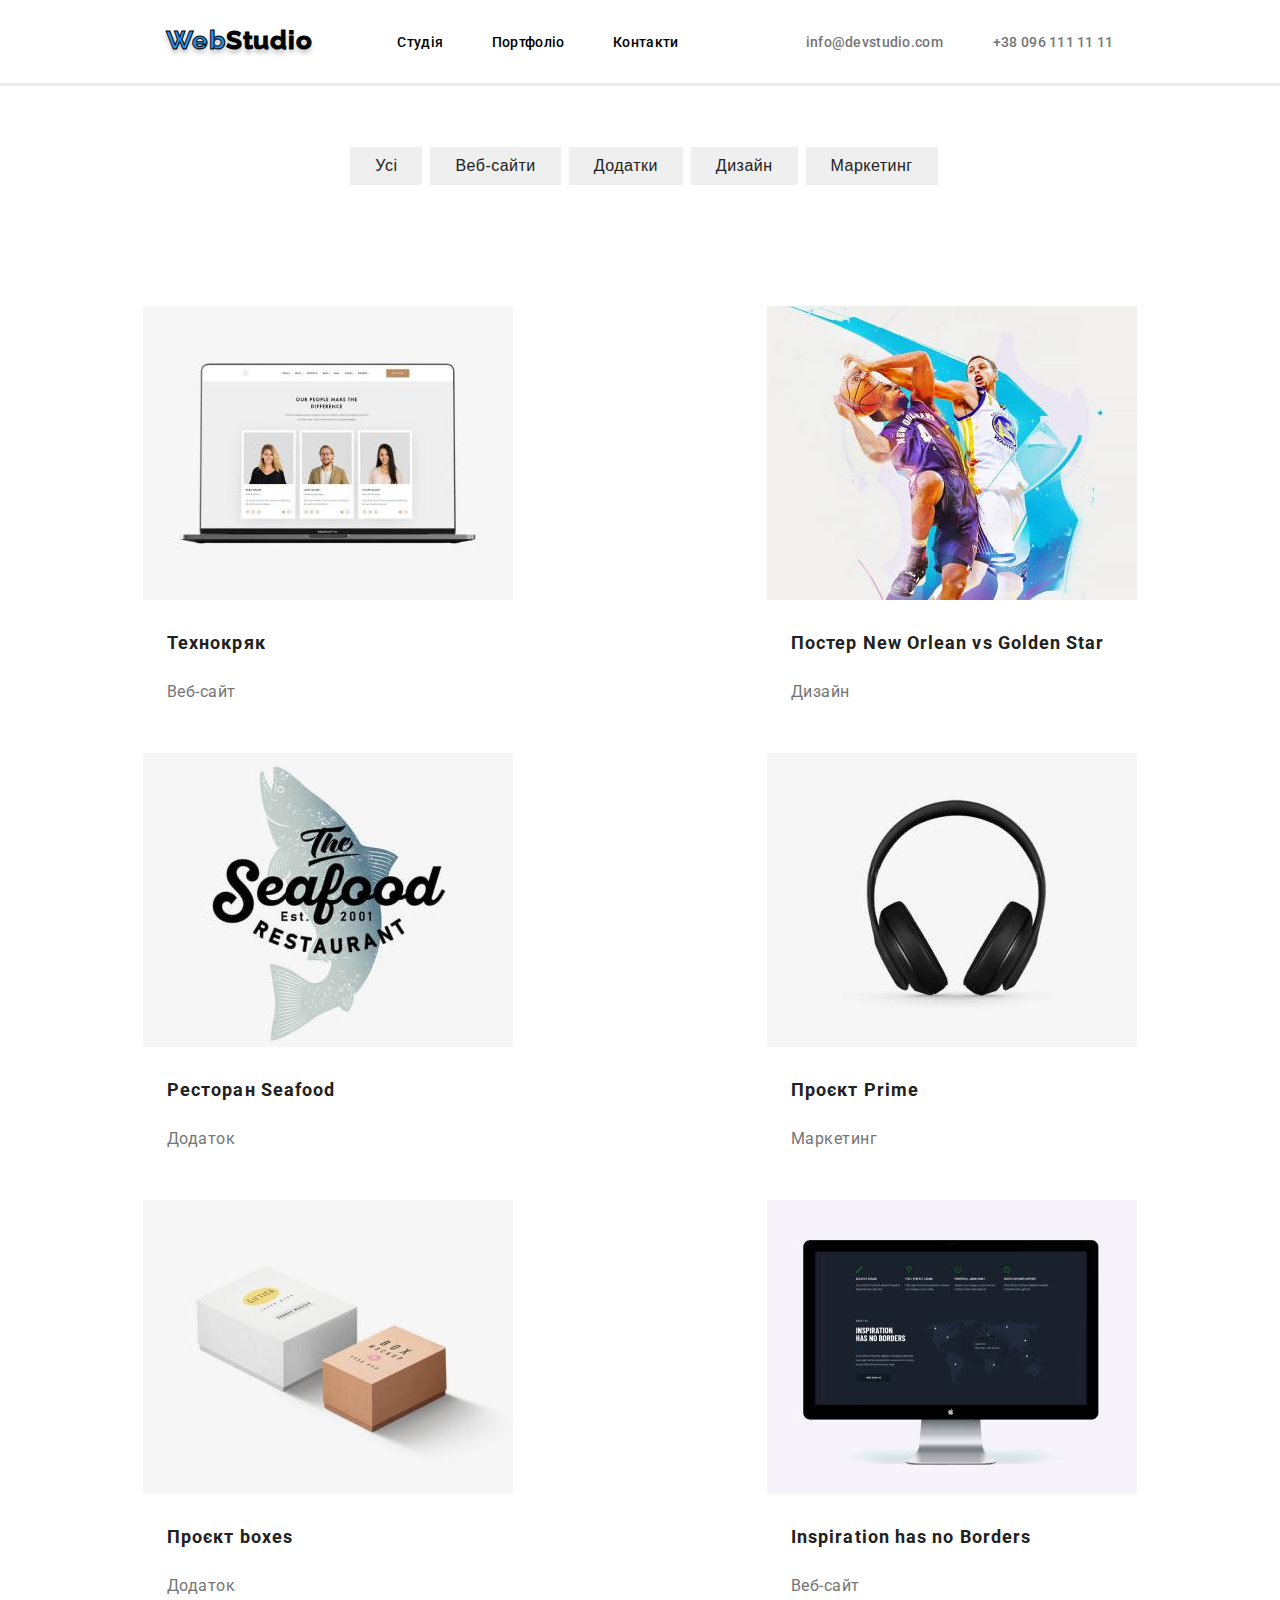
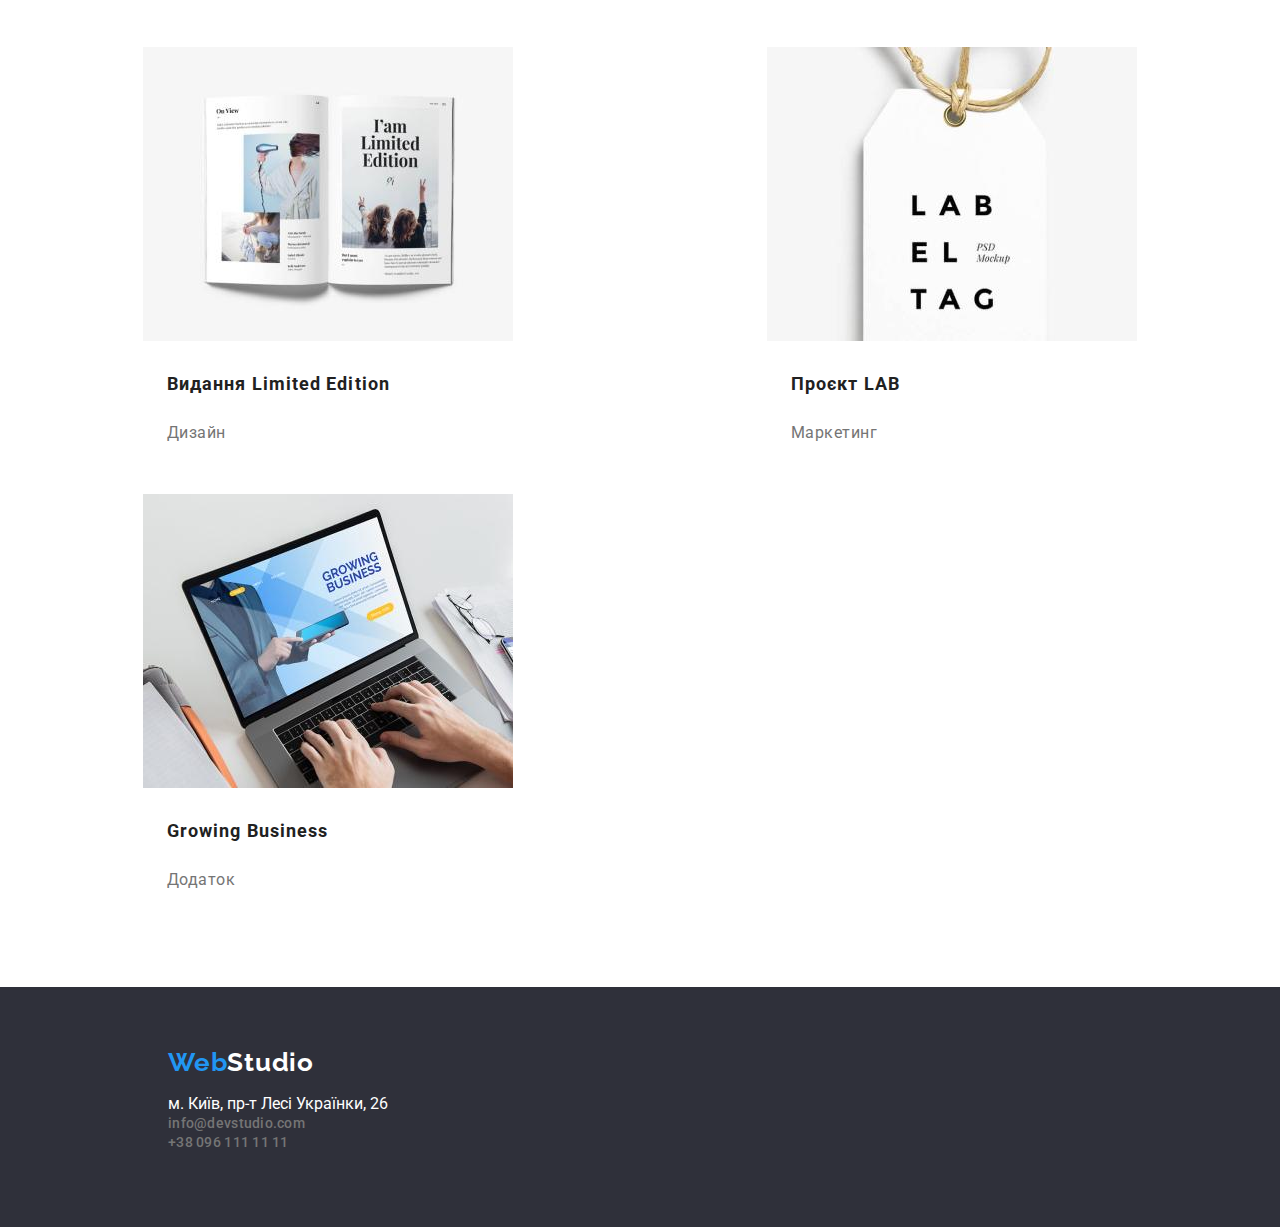
==== portfolio.html @ fd8bb4f5 "ссылки изменил" ====
<!DOCTYPE html>
<html lang="uk">
  <head>
    <meta charset="UTF-8" />
    <meta http-equiv="X-UA-Compatible" content="IE=edge" />
    <meta name="viewport" content="width=device-width, initial-scale=1.0" />
    <title>WebStudio</title>
    <link rel="stylesheet" href="./css/styles.css" />
    <link rel="preconnect" href="https://fonts.googleapis.com" />
    <link rel="preconnect" href="https://fonts.gstatic.com" crossorigin />
    <link
      href="https://fonts.googleapis.com/css2?family=Raleway:wght@700&family=Roboto:ital,wght@0,100;0,300;0,400;0,500;0,700;0,900;1,100;1,300;1,400;1,500;1,700;1,900&display=swap"
      rel="stylesheet"
    />
  </head>
  <body>
    <header>
      <a class="logo head" href="/"><span class="web">Web</span>Studio</a>
      <nav>
        <ul class="navbar">
          <li>
            <a href="/index.html" class="nav">Студія</a>
          </li>
          <li><a href="./portfolio.html" class="nav">Портфоліо</a></li>
          <li><a href="#contacts" class="nav">Контакти</a></li>
        </ul>
      </nav>
      <ul class="contacts">
        <li class="tel">
          <a href="mailto:info@devstudio.com" class="link-contact">info@devstudio.com</a>
        </li>
        <li>
          <a href="tel:+380961111111" class="link-contact">+38 096 111 11 11</a>
        </li>
      </ul>
    </header>
    <main>
      <h1 lang="en" class="portfolio-none">Portfolio</h1>
      <section>
        <ul class="menu">
          <li><button class="menu-button">Усі</button></li>
          <li><button class="menu-button">Веб-сайти</button></li>
          <li><button class="menu-button">Додатки</button></li>
          <li><button class="menu-button">Дизайн</button></li>
          <li><button class="menu-button">Маркетинг</button></li>
        </ul>
        <ul class="services">
          <li>
            <img
              src="/images/tehno.jpg"
              alt="ноутбук з відкритим сайтом"
              width="370"
              height="294"
            />
            <h2 class="portfolio">Технокряк</h2>
            <p class="specialization padding">Веб-сайт</p>
          </li>
          <li>
            <img src="./images/poster.jpg" alt="два баскетболыста" width="370" height="294" />
            <h2 class="portfolio">Постер <span lang="en">New Orlean vs Golden Star</span></h2>
            <p class="specialization padding">Дизайн</p>
          </li>
          <li>
            <img
              src="./images/seafood.jpg"
              alt="емблема ресторану з рибою"
              width="370"
              height="294"
            />
            <h2 class="portfolio">Ресторан Seafood</h2>
            <p class="specialization padding">Додаток</p>
          </li>
          <li>
            <img src="./images/prime.jpg" alt="навушники" width="370" height="294" />
            <h2 class="portfolio">Проєкт <span lang="en">Prime</span></h2>
            <p class="specialization padding">Маркетинг</p>
          </li>
          <li>
            <img src="./images/boxes.jpg" alt="дві коробки" width="370" height="294" />
            <h2 class="portfolio">Проєкт <span lang="en">boxes</span></h2>
            <p class="specialization padding">Додаток</p>
          </li>
          <li>
            <img
              src="./images/inspiration.jpg"
              alt="монітор з відкритим сайтом"
              width="370"
              height="294"
            />
            <h2 class="portfolio">
              <span lang="en">Inspiration has no Borders</span>
            </h2>
            <p class="specialization padding">Веб-сайт</p>
          </li>
          <li>
            <img src="./images/limited.jpg" alt="відкрита книга" width="370" height="294" />
            <h2 class="portfolio">Видання <span lang="en"> Limited Edition</span></h2>
            <p class="specialization padding">Дизайн</p>
          </li>
          <li>
            <img src="./images/lab.jpg" alt="етикетка з написом" width="370" height="294" />
            <h2 class="portfolio">Проєкт <span lang="en"> LAB</span></h2>
            <p class="specialization padding">Маркетинг</p>
          </li>
          <li>
            <img src="./images/growing.jpg" alt="друкування на ноутбуці" width="370" height="294" />
            <h2 class="portfolio"><span lang="en">Growing Business</span></h2>
            <p class="specialization padding">Додаток</p>
          </li>
        </ul>
      </section>
    </main>
    <footer>
      <a class="logo-foot"><span class="web">Web</span>Studio</a>
      <address id="contacts">
        <ul>
          <li>
            <a
              href="https://goo.gl/maps/CPtrU1FHBa2aNyZL9"
              target="_blank"
              rel="noopener noreferrer"
              class="white"
              >м. Київ, пр-т Лесі Українки, 26</a
            >
          </li>
          <li>
            <a href="mailto:info@devstudio.com" class="link-contact">info@devstudio.com</a>
          </li>
          <li>
            <a href="tel:+380961111111" class="link-contact">+38 096 111 11 11</a>
          </li>
        </ul>
      </address>
    </footer>
  </body>
</html>
---- css/styles.css ----
body {
  margin: 0px;
  font-family: 'Roboto', sans-serif;
}
a {
  text-decoration: none;
}
.web,
.nav:focus,
.nav:hover,
.link-contact:focus,
.link-contact:hover,
.white:focus,
.white:hover {
  color: #2196f3;
}
.link-contact,
.white {
  font-style: normal;
}
ul {
  list-style: none;
}
.benefits-il > h3 {
  font-weight: 700;
  font-size: 14px;
  line-height: 16px;
  letter-spacing: 0.03em;
  text-transform: uppercase;
  color: #212121;
}
.benefits-il > p {
  font-weight: 400;
  font-size: 14px;
  line-height: 24px;
  letter-spacing: 0.03em;

  color: #757575;
}
.nav {
  font-style: normal;
  font-weight: 500;
  line-height: 16px;
  font-size: 14px;
  letter-spacing: 0.02em;
  color: #000;
}
.tel {
  margin-right: 50px;
}

.link-contact {
  font-weight: 500;
  font-size: 14px;
  line-height: 16px;
  letter-spacing: 0.02em;
  color: #757575;
}

.hero {
  padding-top: 15%;
  padding-right: 25%;
  padding-left: 25%;
  padding-bottom: 15%;
  text-align: center;
  color: #ffffff;
  background: #2f303a;
}
header {
  padding: 0 13%;
  display: flex;
  flex-direction: row;
  flex-wrap: wrap;
  border-bottom: Solid #ececec;
}
.head {
  margin-top: 25px;
  margin-bottom: 25px;
  flex-grow: 2;
  color: black;
}
.logo {
  margin-right: 45px;
  flex-grow: 0;
  font-family: 'Raleway', sans-serif;
  font-style: normal;
  font-weight: 700;
  font-size: 26px;
  line-height: 31px;
  letter-spacing: 0.03em;
  text-shadow: 0px 4px 4px rgba(0, 0, 0, 0.25);
  -webkit-text-stroke: 1px #000;
}
.navbar {
  margin-top: 32px;
  margin-bottom: 32px;
  display: flex;
  flex-direction: row;
  width: 281px;
  justify-content: space-between;
  flex-grow: 1;
}
.contacts {
  width: 281px;
  margin-top: 32px;
  margin-bottom: 32px;
  display: flex;
  flex-direction: row;
  justify-content: end;
  flex-grow: 1;
}
h1 {
  font-weight: 900;
  font-size: 44px;
  line-height: 60px;
  text-align: center;
  letter-spacing: 0.06em;
  text-transform: uppercase;
}
.button-hero {
  width: 216px;
  height: 50px;
  color: #ffffff;
  font-weight: 700;
  font-size: 16px;
  line-height: 30px;
  border: none;
  background: #2196f3;
  border-radius: 4px;
  box-shadow: 0px 4px 4px rgba(0, 0, 0, 0.15);
}
.benefits,
.products,
.team,
.menu,
.services {
  padding-right: 10%;
  padding-left: 10%;
  padding-bottom: 45px;
  padding-top: 45px;
}

.team {
  padding-bottom: 90px;
}

.benefits {
  margin-top: 94px;
}
.benefits-ul {
  display: flex;
  flex-direction: row;
  justify-content: space-between;
  flex-wrap: wrap;
}
.benefits-ul > li {
  margin-left: 1%;
  margin-right: 1%;
  width: 270px;
}

.products > h2 {
  font-weight: 700;
  font-size: 36px;
  line-height: 42px;
  text-align: center;
  letter-spacing: 0.03em;
}
.products-ul,
.team-ul {
  display: flex;
  flex-direction: row;
  justify-content: space-between;
  flex-wrap: wrap;
  margin-top: 45px;
}
.team-ul {
  margin-top: 45px;
}
.team {
  background: #f5f4fa;
}
.team-ul {
  flex-wrap: wrap;
}
.team-ul > li {
  font-weight: 500;
  font-size: 16px;
  line-height: 19px;
  text-align: center;
  letter-spacing: 0.03em;
  box-shadow: 0px 1px 3px rgba(0, 0, 0, 0.12), 0px 1px 1px rgba(0, 0, 0, 0.14),
    0px 2px 1px rgba(0, 0, 0, 0.2);
  border-radius: 0px 0px 4px 4px;
  background: #ffffff;
}
.portfolio {
  font-weight: 700;
  font-size: 18px;
  line-height: 36px;
  letter-spacing: 0.06em;
  color: #212121;
}
.specialization {
  font-weight: 400;
  font-size: 16px;
  line-height: 30px;
  letter-spacing: 0.03em;
  color: #757575;
}
footer {
  padding-top: 60px;
  padding-bottom: 60px;
  padding-left: 10%;
  display: flex;
  flex-direction: column;
  align-items: flex-start;
  color: #ffffff;
  background-color: #2f303a;
}
.white {
  color: #ffffff;
}
.logo-foot {
  padding-left: 40px;
  font-family: 'Raleway', sans-serif;
  font-style: normal;
  font-weight: 700;
  font-size: 26px;
  line-height: 31px;
  letter-spacing: 0.03em;
}
.menu {
  display: flex;
  justify-content: center;
}
.menu-button {
  padding: 6px 25px;
  margin-left: 8px;
  font-weight: 500;
  font-size: 16px;
  line-height: 26px;
  text-align: center;
  letter-spacing: 0.03em;
  color: #212121;
  border: none;
}
.menu-button:hover,
.menu-button:focus {
  cursor: pointer;
  font-family: inherit;
  color: #ffffff;
  background-color: #2196f3;
  box-shadow: 0px 3px 1px rgba(0, 0, 0, 0.1), 0px 1px 2px rgba(0, 0, 0, 0.08),
    0px 2px 2px rgba(0, 0, 0, 0.12);
  border-radius: 4px;
}
.services {
  display: flex;
  flex-wrap: wrap;
  justify-content: space-between;
}
.services > li {
  margin: 15px 15px;
  text-align: start;
  font-weight: 400;
  font-size: 16px;
  line-height: 30px;
}
.services > h2 {
  font-style: normal;
  font-weight: 700;
  font-size: 18px;
  line-height: 36px;
  letter-spacing: 0.06em;
  color: #212121;
}
.portfolio,
.padding {
  padding-left: 24px;
  padding-right: 24px;
}
.portfolio-none {
  display: none;
}
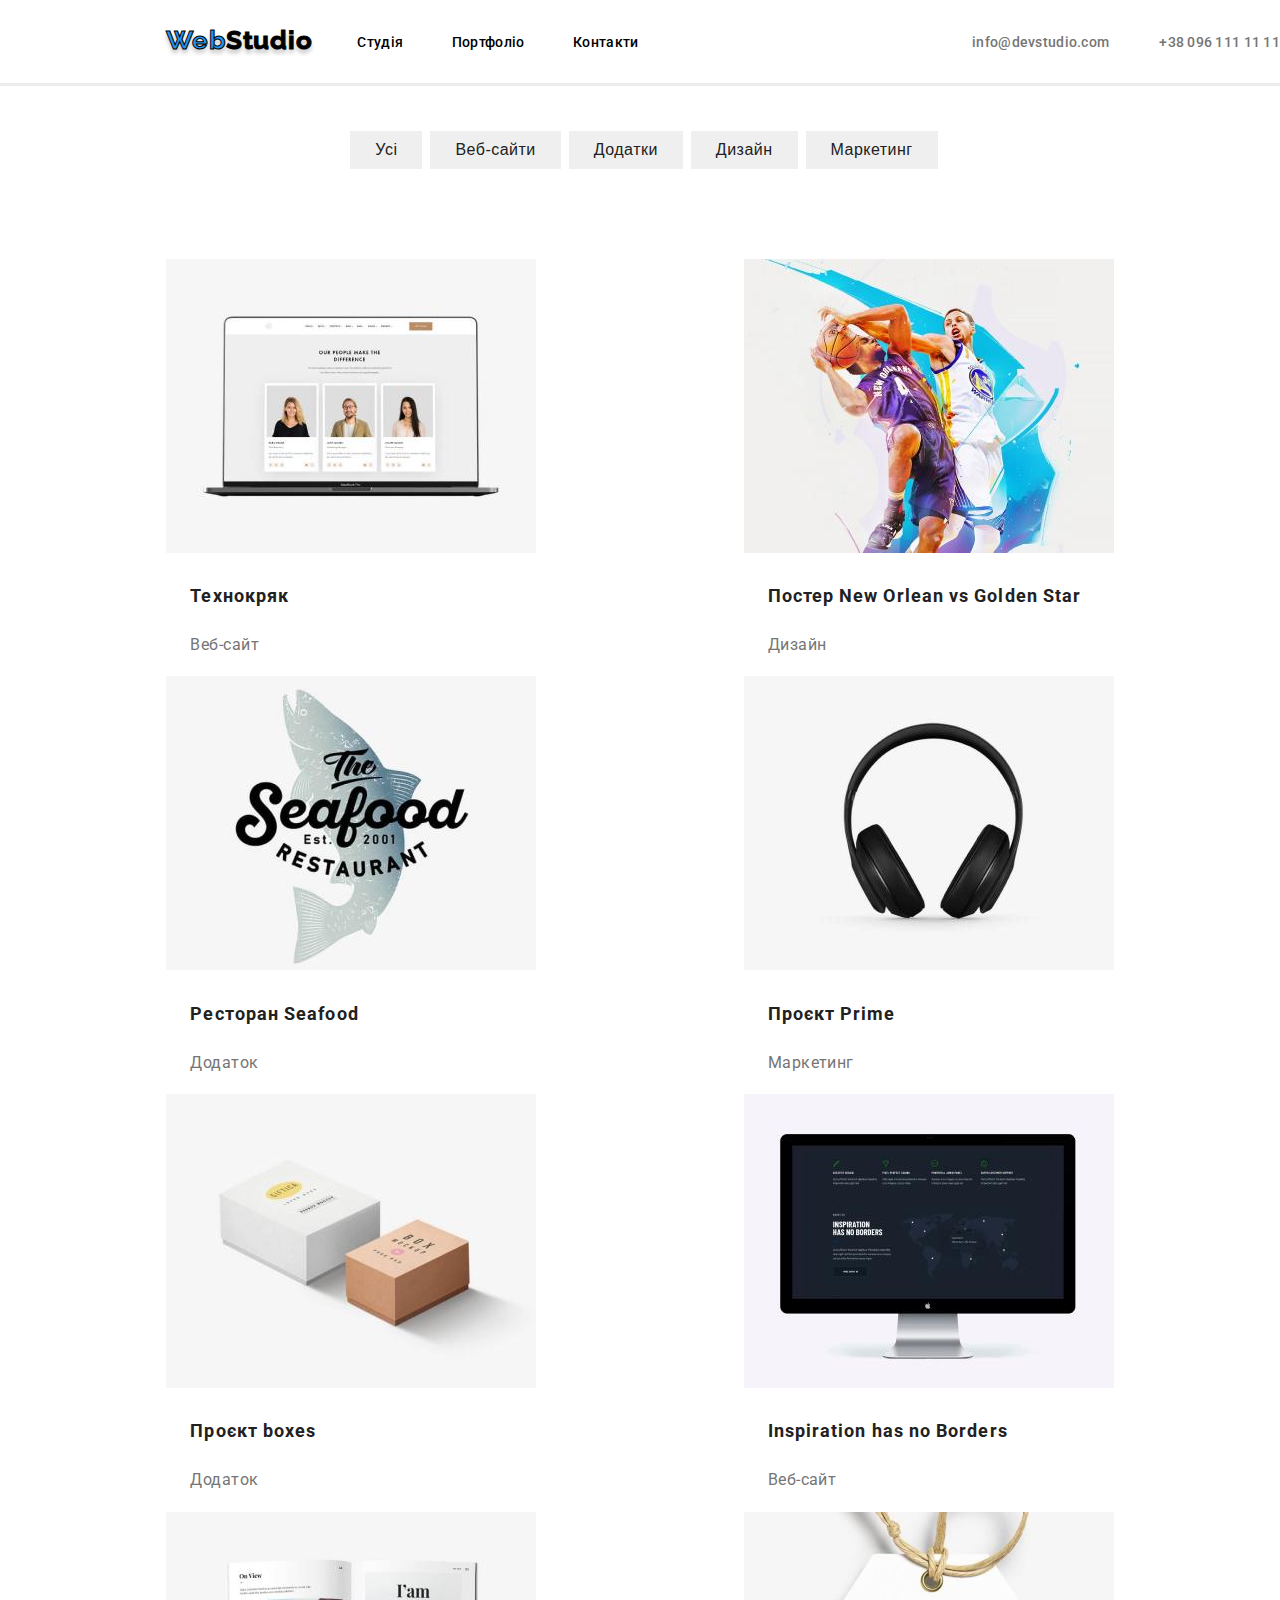
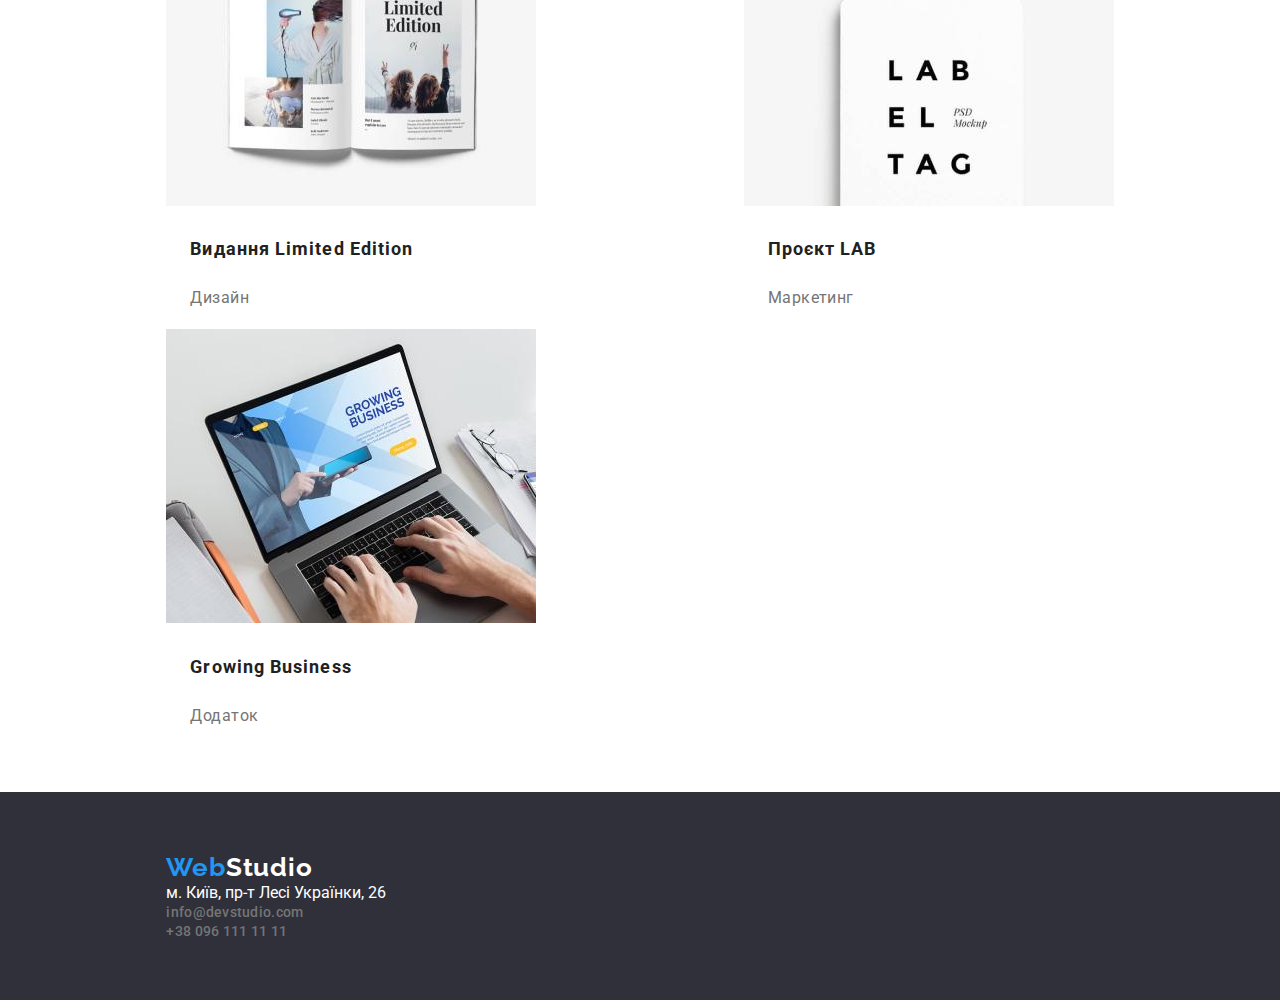
==== commit d2ba4575: "css: padding line-height" ====
--- a/portfolio.html
+++ b/portfolio.html
@@ -12,14 +12,15 @@
       href="https://fonts.googleapis.com/css2?family=Raleway:wght@700&family=Roboto:ital,wght@0,100;0,300;0,400;0,500;0,700;0,900;1,100;1,300;1,400;1,500;1,700;1,900&display=swap"
       rel="stylesheet"
     />
+    <link rel="stylesheet" href="node_modules/modern-normalize/modern-normalize.css" />
   </head>
   <body>
     <header>
-      <a class="logo head" href="/"><span class="web">Web</span>Studio</a>
+      <a class="logo head" href="./index.html"><span class="web">Web</span>Studio</a>
       <nav>
         <ul class="navbar">
           <li>
-            <a href="/index.html" class="nav">Студія</a>
+            <a href="./index.html" class="nav">Студія</a>
           </li>
           <li><a href="./portfolio.html" class="nav">Портфоліо</a></li>
           <li><a href="#contacts" class="nav">Контакти</a></li>
@@ -47,7 +48,7 @@
         <ul class="services">
           <li>
             <img
-              src="/images/tehno.jpg"
+              src="./images/tehno.jpg"
               alt="ноутбук з відкритим сайтом"
               width="370"
               height="294"
--- a/css/styles.css
+++ b/css/styles.css
@@ -20,11 +20,13 @@
 }
 ul {
   list-style: none;
+  margin: 0;
+  padding: 0;
 }
 .benefits-il > h3 {
   font-weight: 700;
   font-size: 14px;
-  line-height: 16px;
+  line-height: 1.2;
   letter-spacing: 0.03em;
   text-transform: uppercase;
   color: #212121;
@@ -32,7 +34,7 @@
 .benefits-il > p {
   font-weight: 400;
   font-size: 14px;
-  line-height: 24px;
+  line-height: 1.7;
   letter-spacing: 0.03em;
 
   color: #757575;
@@ -40,7 +42,7 @@
 .nav {
   font-style: normal;
   font-weight: 500;
-  line-height: 16px;
+  line-height: 1.2;
   font-size: 14px;
   letter-spacing: 0.02em;
   color: #000;
@@ -52,22 +54,22 @@
 .link-contact {
   font-weight: 500;
   font-size: 14px;
-  line-height: 16px;
+  line-height: 1.2;
   letter-spacing: 0.02em;
   color: #757575;
 }
 
 .hero {
-  padding-top: 15%;
-  padding-right: 25%;
-  padding-left: 25%;
-  padding-bottom: 15%;
+  padding-top: 17%;
+  padding-right: 29%;
+  padding-left: 29%;
+  padding-bottom: 17%;
   text-align: center;
   color: #ffffff;
   background: #2f303a;
 }
 header {
-  padding: 0 13%;
+  padding-left: 13%;
   display: flex;
   flex-direction: row;
   flex-wrap: wrap;
@@ -86,7 +88,7 @@
   font-style: normal;
   font-weight: 700;
   font-size: 26px;
-  line-height: 31px;
+  line-height: 1.2;
   letter-spacing: 0.03em;
   text-shadow: 0px 4px 4px rgba(0, 0, 0, 0.25);
   -webkit-text-stroke: 1px #000;
@@ -112,7 +114,7 @@
 h1 {
   font-weight: 900;
   font-size: 44px;
-  line-height: 60px;
+  line-height: 1.4;
   text-align: center;
   letter-spacing: 0.06em;
   text-transform: uppercase;
@@ -123,7 +125,7 @@
   color: #ffffff;
   font-weight: 700;
   font-size: 16px;
-  line-height: 30px;
+  line-height: 1.9;
   border: none;
   background: #2196f3;
   border-radius: 4px;
@@ -134,8 +136,8 @@
 .team,
 .menu,
 .services {
-  padding-right: 10%;
-  padding-left: 10%;
+  padding-right: 13%;
+  padding-left: 13%;
   padding-bottom: 45px;
   padding-top: 45px;
 }
@@ -154,15 +156,13 @@
   flex-wrap: wrap;
 }
 .benefits-ul > li {
-  margin-left: 1%;
-  margin-right: 1%;
   width: 270px;
 }
 
 .products > h2 {
   font-weight: 700;
   font-size: 36px;
-  line-height: 42px;
+  line-height: 1.2;
   text-align: center;
   letter-spacing: 0.03em;
 }
@@ -186,7 +186,7 @@
 .team-ul > li {
   font-weight: 500;
   font-size: 16px;
-  line-height: 19px;
+  line-height: 1.2;
   text-align: center;
   letter-spacing: 0.03em;
   box-shadow: 0px 1px 3px rgba(0, 0, 0, 0.12), 0px 1px 1px rgba(0, 0, 0, 0.14),
@@ -197,14 +197,14 @@
 .portfolio {
   font-weight: 700;
   font-size: 18px;
-  line-height: 36px;
+  line-height: 2;
   letter-spacing: 0.06em;
   color: #212121;
 }
 .specialization {
   font-weight: 400;
   font-size: 16px;
-  line-height: 30px;
+  line-height: 1.9;
   letter-spacing: 0.03em;
   color: #757575;
 }
@@ -222,12 +222,11 @@
   color: #ffffff;
 }
 .logo-foot {
-  padding-left: 40px;
   font-family: 'Raleway', sans-serif;
   font-style: normal;
   font-weight: 700;
   font-size: 26px;
-  line-height: 31px;
+  line-height: 1.2;
   letter-spacing: 0.03em;
 }
 .menu {
@@ -239,7 +238,7 @@
   margin-left: 8px;
   font-weight: 500;
   font-size: 16px;
-  line-height: 26px;
+  line-height: 1.6;
   text-align: center;
   letter-spacing: 0.03em;
   color: #212121;
@@ -261,25 +260,27 @@
   justify-content: space-between;
 }
 .services > li {
-  margin: 15px 15px;
   text-align: start;
   font-weight: 400;
   font-size: 16px;
-  line-height: 30px;
+  line-height: 1.9;
 }
 .services > h2 {
   font-style: normal;
   font-weight: 700;
   font-size: 18px;
-  line-height: 36px;
+  line-height: 2;
   letter-spacing: 0.06em;
   color: #212121;
 }
 .portfolio,
 .padding {
   padding-left: 24px;
-  padding-right: 24px;
+  padding-right: auto;
 }
 .portfolio-none {
   display: none;
 }
+footer {
+  padding-left: 13%;
+}
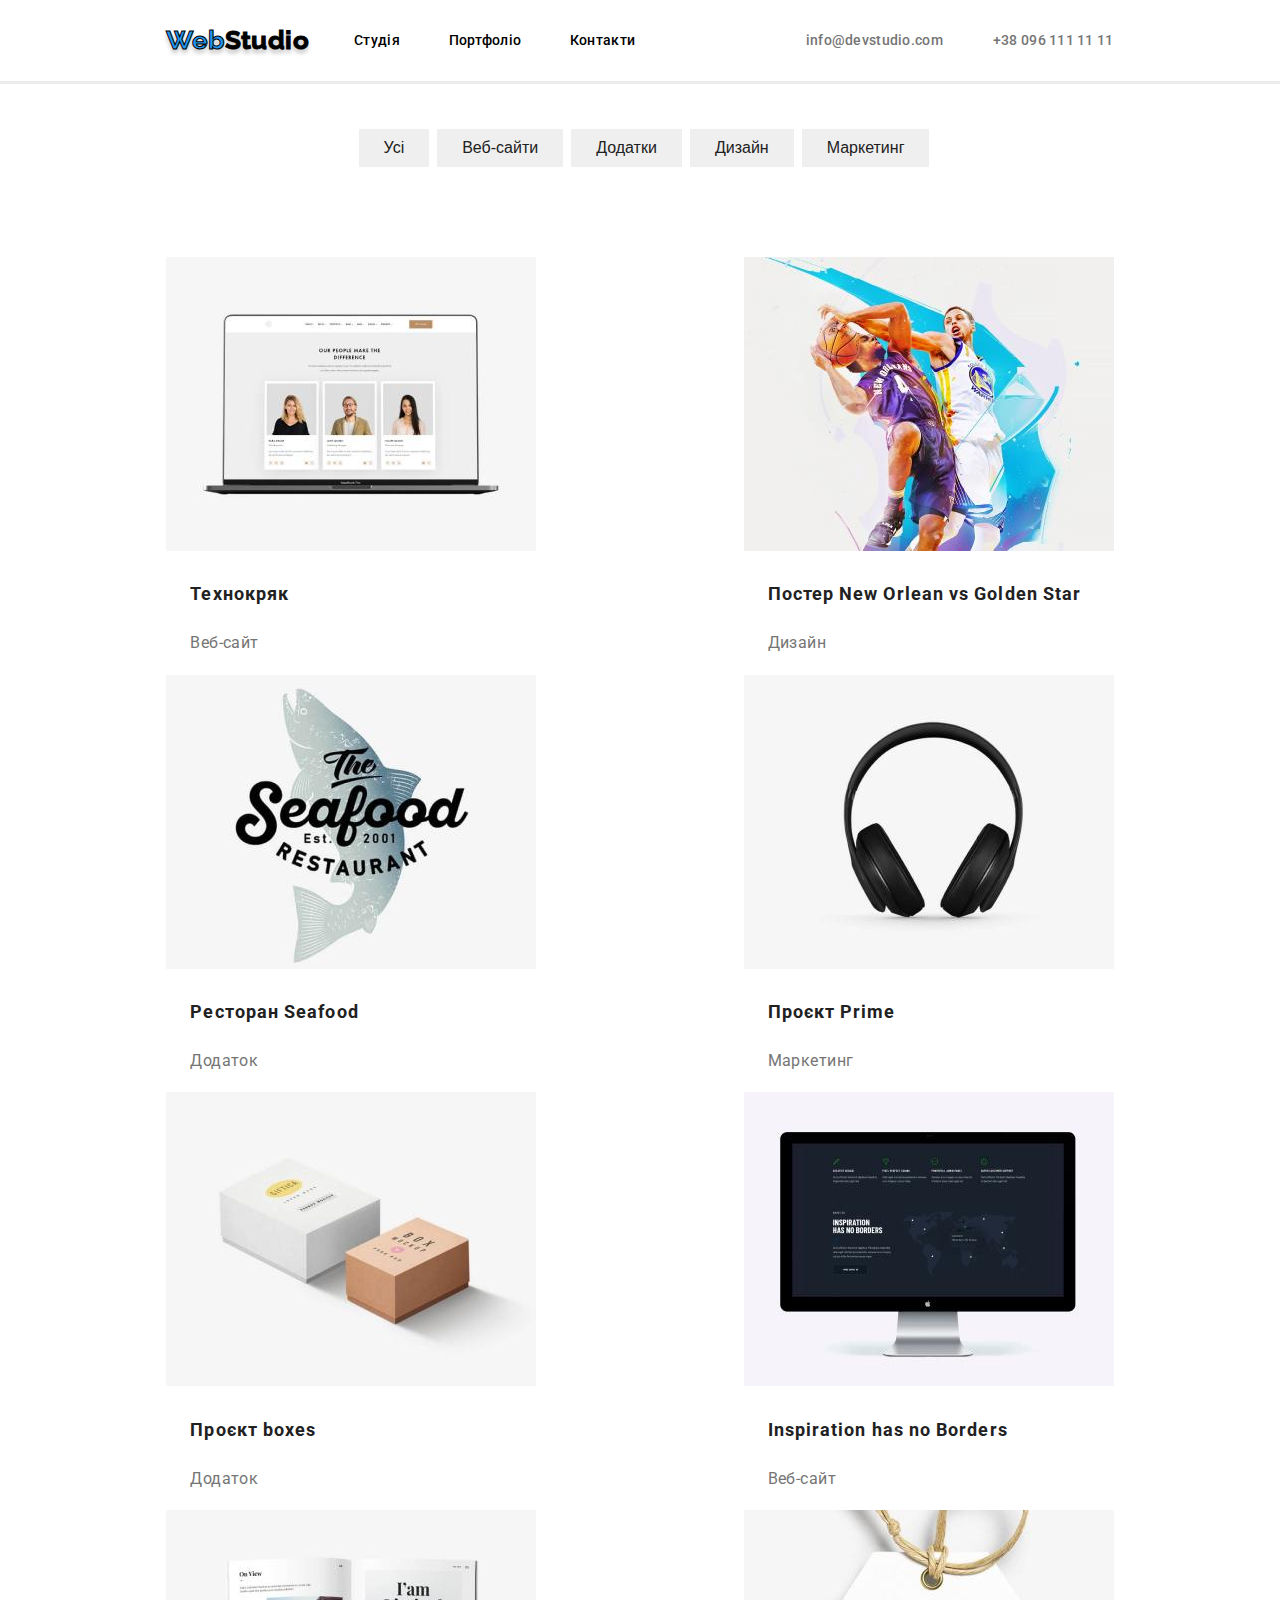
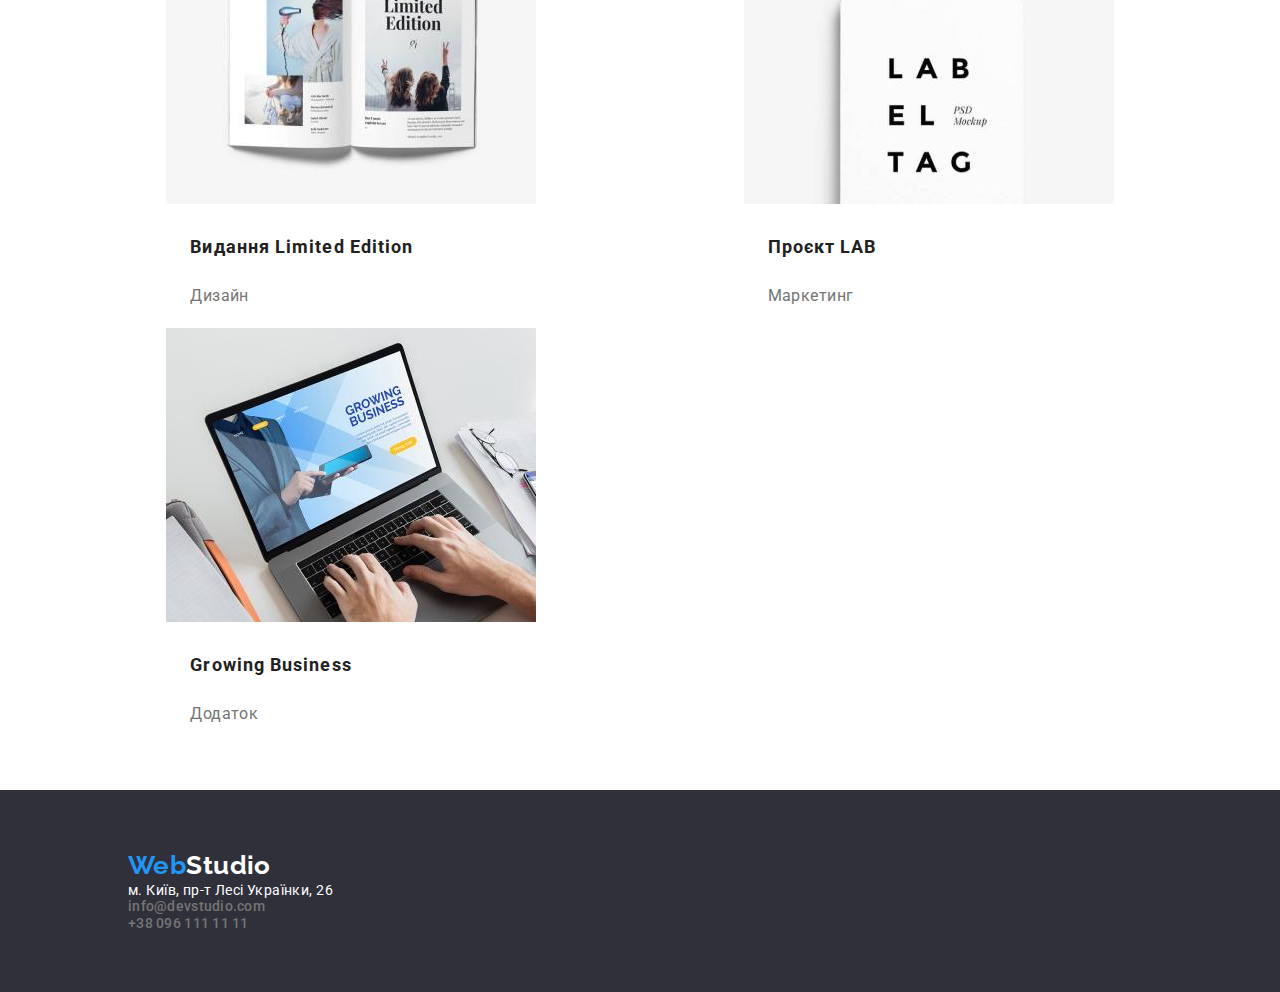
==== commit 3a471f93: "класи+шрифти+кольори" ====
--- a/portfolio.html
+++ b/portfolio.html
@@ -12,40 +12,49 @@
       href="https://fonts.googleapis.com/css2?family=Raleway:wght@700&family=Roboto:ital,wght@0,100;0,300;0,400;0,500;0,700;0,900;1,100;1,300;1,400;1,500;1,700;1,900&display=swap"
       rel="stylesheet"
     />
-    <link rel="stylesheet" href="node_modules/modern-normalize/modern-normalize.css" />
+    <link
+      rel="stylesheet"
+      href="node_modules/modern-normalize/modern-normalize.css"
+    />
   </head>
   <body>
-    <header>
-      <a class="logo head" href="./index.html"><span class="web">Web</span>Studio</a>
+    <header class="header">
+      <a class="logo head link" href="./index.html"
+        ><span class="web">Web</span>Studio</a
+      >
       <nav>
-        <ul class="navbar">
+        <ul class="navbar ul">
           <li>
-            <a href="./index.html" class="nav">Студія</a>
+            <a href="./index.html" class="nav link">Студія</a>
           </li>
-          <li><a href="./portfolio.html" class="nav">Портфоліо</a></li>
-          <li><a href="#contacts" class="nav">Контакти</a></li>
+          <li><a href="./portfolio.html" class="nav link">Портфоліо</a></li>
+          <li><a href="#contacts" class="nav link">Контакти</a></li>
         </ul>
       </nav>
-      <ul class="contacts">
+      <ul class="contacts ul">
         <li class="tel">
-          <a href="mailto:info@devstudio.com" class="link-contact">info@devstudio.com</a>
+          <a href="mailto:info@devstudio.com" class="link-contact link"
+            >info@devstudio.com</a
+          >
         </li>
         <li>
-          <a href="tel:+380961111111" class="link-contact">+38 096 111 11 11</a>
+          <a href="tel:+380961111111" class="link-contact link"
+            >+38 096 111 11 11</a
+          >
         </li>
       </ul>
     </header>
     <main>
-      <h1 lang="en" class="portfolio-none">Portfolio</h1>
+      <h1 lang="en" class="visually-hidden">Portfolio</h1>
       <section>
-        <ul class="menu">
+        <ul class="menu ul">
           <li><button class="menu-button">Усі</button></li>
           <li><button class="menu-button">Веб-сайти</button></li>
           <li><button class="menu-button">Додатки</button></li>
           <li><button class="menu-button">Дизайн</button></li>
           <li><button class="menu-button">Маркетинг</button></li>
         </ul>
-        <ul class="services">
+        <ul class="services ul">
           <li>
             <img
               src="./images/tehno.jpg"
@@ -57,8 +66,15 @@
             <p class="specialization padding">Веб-сайт</p>
           </li>
           <li>
-            <img src="./images/poster.jpg" alt="два баскетболыста" width="370" height="294" />
-            <h2 class="portfolio">Постер <span lang="en">New Orlean vs Golden Star</span></h2>
+            <img
+              src="./images/poster.jpg"
+              alt="два баскетболыста"
+              width="370"
+              height="294"
+            />
+            <h2 class="portfolio">
+              Постер <span lang="en">New Orlean vs Golden Star</span>
+            </h2>
             <p class="specialization padding">Дизайн</p>
           </li>
           <li>
@@ -72,12 +88,22 @@
             <p class="specialization padding">Додаток</p>
           </li>
           <li>
-            <img src="./images/prime.jpg" alt="навушники" width="370" height="294" />
+            <img
+              src="./images/prime.jpg"
+              alt="навушники"
+              width="370"
+              height="294"
+            />
             <h2 class="portfolio">Проєкт <span lang="en">Prime</span></h2>
             <p class="specialization padding">Маркетинг</p>
           </li>
           <li>
-            <img src="./images/boxes.jpg" alt="дві коробки" width="370" height="294" />
+            <img
+              src="./images/boxes.jpg"
+              alt="дві коробки"
+              width="370"
+              height="294"
+            />
             <h2 class="portfolio">Проєкт <span lang="en">boxes</span></h2>
             <p class="specialization padding">Додаток</p>
           </li>
@@ -94,41 +120,62 @@
             <p class="specialization padding">Веб-сайт</p>
           </li>
           <li>
-            <img src="./images/limited.jpg" alt="відкрита книга" width="370" height="294" />
-            <h2 class="portfolio">Видання <span lang="en"> Limited Edition</span></h2>
+            <img
+              src="./images/limited.jpg"
+              alt="відкрита книга"
+              width="370"
+              height="294"
+            />
+            <h2 class="portfolio">
+              Видання <span lang="en"> Limited Edition</span>
+            </h2>
             <p class="specialization padding">Дизайн</p>
           </li>
           <li>
-            <img src="./images/lab.jpg" alt="етикетка з написом" width="370" height="294" />
+            <img
+              src="./images/lab.jpg"
+              alt="етикетка з написом"
+              width="370"
+              height="294"
+            />
             <h2 class="portfolio">Проєкт <span lang="en"> LAB</span></h2>
             <p class="specialization padding">Маркетинг</p>
           </li>
           <li>
-            <img src="./images/growing.jpg" alt="друкування на ноутбуці" width="370" height="294" />
+            <img
+              src="./images/growing.jpg"
+              alt="друкування на ноутбуці"
+              width="370"
+              height="294"
+            />
             <h2 class="portfolio"><span lang="en">Growing Business</span></h2>
             <p class="specialization padding">Додаток</p>
           </li>
         </ul>
       </section>
     </main>
-    <footer>
-      <a class="logo-foot"><span class="web">Web</span>Studio</a>
+    <footer class="footer">
+      <a class="logo-foot link"><span class="web">Web</span>Studio</a>
       <address id="contacts">
-        <ul>
+        <ul class="ul">
           <li>
             <a
               href="https://goo.gl/maps/CPtrU1FHBa2aNyZL9"
               target="_blank"
               rel="noopener noreferrer"
-              class="white"
+              class="white link"
               >м. Київ, пр-т Лесі Українки, 26</a
             >
           </li>
           <li>
-            <a href="mailto:info@devstudio.com" class="link-contact">info@devstudio.com</a>
+            <a href="mailto:info@devstudio.com" class="link-contact link"
+              >info@devstudio.com</a
+            >
           </li>
           <li>
-            <a href="tel:+380961111111" class="link-contact">+38 096 111 11 11</a>
+            <a href="tel:+380961111111" class="link-contact link"
+              >+38 096 111 11 11</a
+            >
           </li>
         </ul>
       </address>
--- a/css/styles.css
+++ b/css/styles.css
@@ -1,8 +1,12 @@
 body {
   margin: 0px;
-  font-family: 'Roboto', sans-serif;
-}
-a {
+  font-family: "Roboto", sans-serif;
+  font-size: 14px;
+  line-height: 1.2;
+  letter-spacing: 0.03em;
+  color: #2196f3;
+}
+.link {
   text-decoration: none;
 }
 .web,
@@ -18,32 +22,25 @@
 .white {
   font-style: normal;
 }
-ul {
+.ul {
   list-style: none;
   margin: 0;
   padding: 0;
 }
-.benefits-il > h3 {
+.benefits-h {
   font-weight: 700;
   font-size: 14px;
   line-height: 1.2;
-  letter-spacing: 0.03em;
   text-transform: uppercase;
   color: #212121;
 }
-.benefits-il > p {
-  font-weight: 400;
-  font-size: 14px;
-  line-height: 1.7;
-  letter-spacing: 0.03em;
-
+.benefits-p {
   color: #757575;
 }
 .nav {
   font-style: normal;
   font-weight: 500;
   line-height: 1.2;
-  font-size: 14px;
   letter-spacing: 0.02em;
   color: #000;
 }
@@ -53,7 +50,6 @@
 
 .link-contact {
   font-weight: 500;
-  font-size: 14px;
   line-height: 1.2;
   letter-spacing: 0.02em;
   color: #757575;
@@ -68,8 +64,9 @@
   color: #ffffff;
   background: #2f303a;
 }
-header {
+.header {
   padding-left: 13%;
+  padding-right: 13%;
   display: flex;
   flex-direction: row;
   flex-wrap: wrap;
@@ -84,12 +81,11 @@
 .logo {
   margin-right: 45px;
   flex-grow: 0;
-  font-family: 'Raleway', sans-serif;
+  font-family: "Raleway", sans-serif;
   font-style: normal;
   font-weight: 700;
   font-size: 26px;
   line-height: 1.2;
-  letter-spacing: 0.03em;
   text-shadow: 0px 4px 4px rgba(0, 0, 0, 0.25);
   -webkit-text-stroke: 1px #000;
 }
@@ -111,7 +107,7 @@
   justify-content: end;
   flex-grow: 1;
 }
-h1 {
+.hero-h {
   font-weight: 900;
   font-size: 44px;
   line-height: 1.4;
@@ -155,16 +151,15 @@
   justify-content: space-between;
   flex-wrap: wrap;
 }
-.benefits-ul > li {
+.benefits-il {
   width: 270px;
 }
 
-.products > h2 {
+.products-h {
   font-weight: 700;
   font-size: 36px;
   line-height: 1.2;
   text-align: center;
-  letter-spacing: 0.03em;
 }
 .products-ul,
 .team-ul {
@@ -188,7 +183,6 @@
   font-size: 16px;
   line-height: 1.2;
   text-align: center;
-  letter-spacing: 0.03em;
   box-shadow: 0px 1px 3px rgba(0, 0, 0, 0.12), 0px 1px 1px rgba(0, 0, 0, 0.14),
     0px 2px 1px rgba(0, 0, 0, 0.2);
   border-radius: 0px 0px 4px 4px;
@@ -202,13 +196,11 @@
   color: #212121;
 }
 .specialization {
-  font-weight: 400;
   font-size: 16px;
   line-height: 1.9;
-  letter-spacing: 0.03em;
   color: #757575;
 }
-footer {
+.footer {
   padding-top: 60px;
   padding-bottom: 60px;
   padding-left: 10%;
@@ -222,12 +214,11 @@
   color: #ffffff;
 }
 .logo-foot {
-  font-family: 'Raleway', sans-serif;
+  font-family: "Raleway", sans-serif;
   font-style: normal;
   font-weight: 700;
   font-size: 26px;
   line-height: 1.2;
-  letter-spacing: 0.03em;
 }
 .menu {
   display: flex;
@@ -240,7 +231,6 @@
   font-size: 16px;
   line-height: 1.6;
   text-align: center;
-  letter-spacing: 0.03em;
   color: #212121;
   border: none;
 }
@@ -261,7 +251,6 @@
 }
 .services > li {
   text-align: start;
-  font-weight: 400;
   font-size: 16px;
   line-height: 1.9;
 }
@@ -278,8 +267,12 @@
   padding-left: 24px;
   padding-right: auto;
 }
-.portfolio-none {
-  display: none;
+.visually-hidden {
+  position: absolute;
+  clip: rect(0 0 0 0);
+  width: 1px;
+  height: 1px;
+  margin: -1px;
 }
 footer {
   padding-left: 13%;
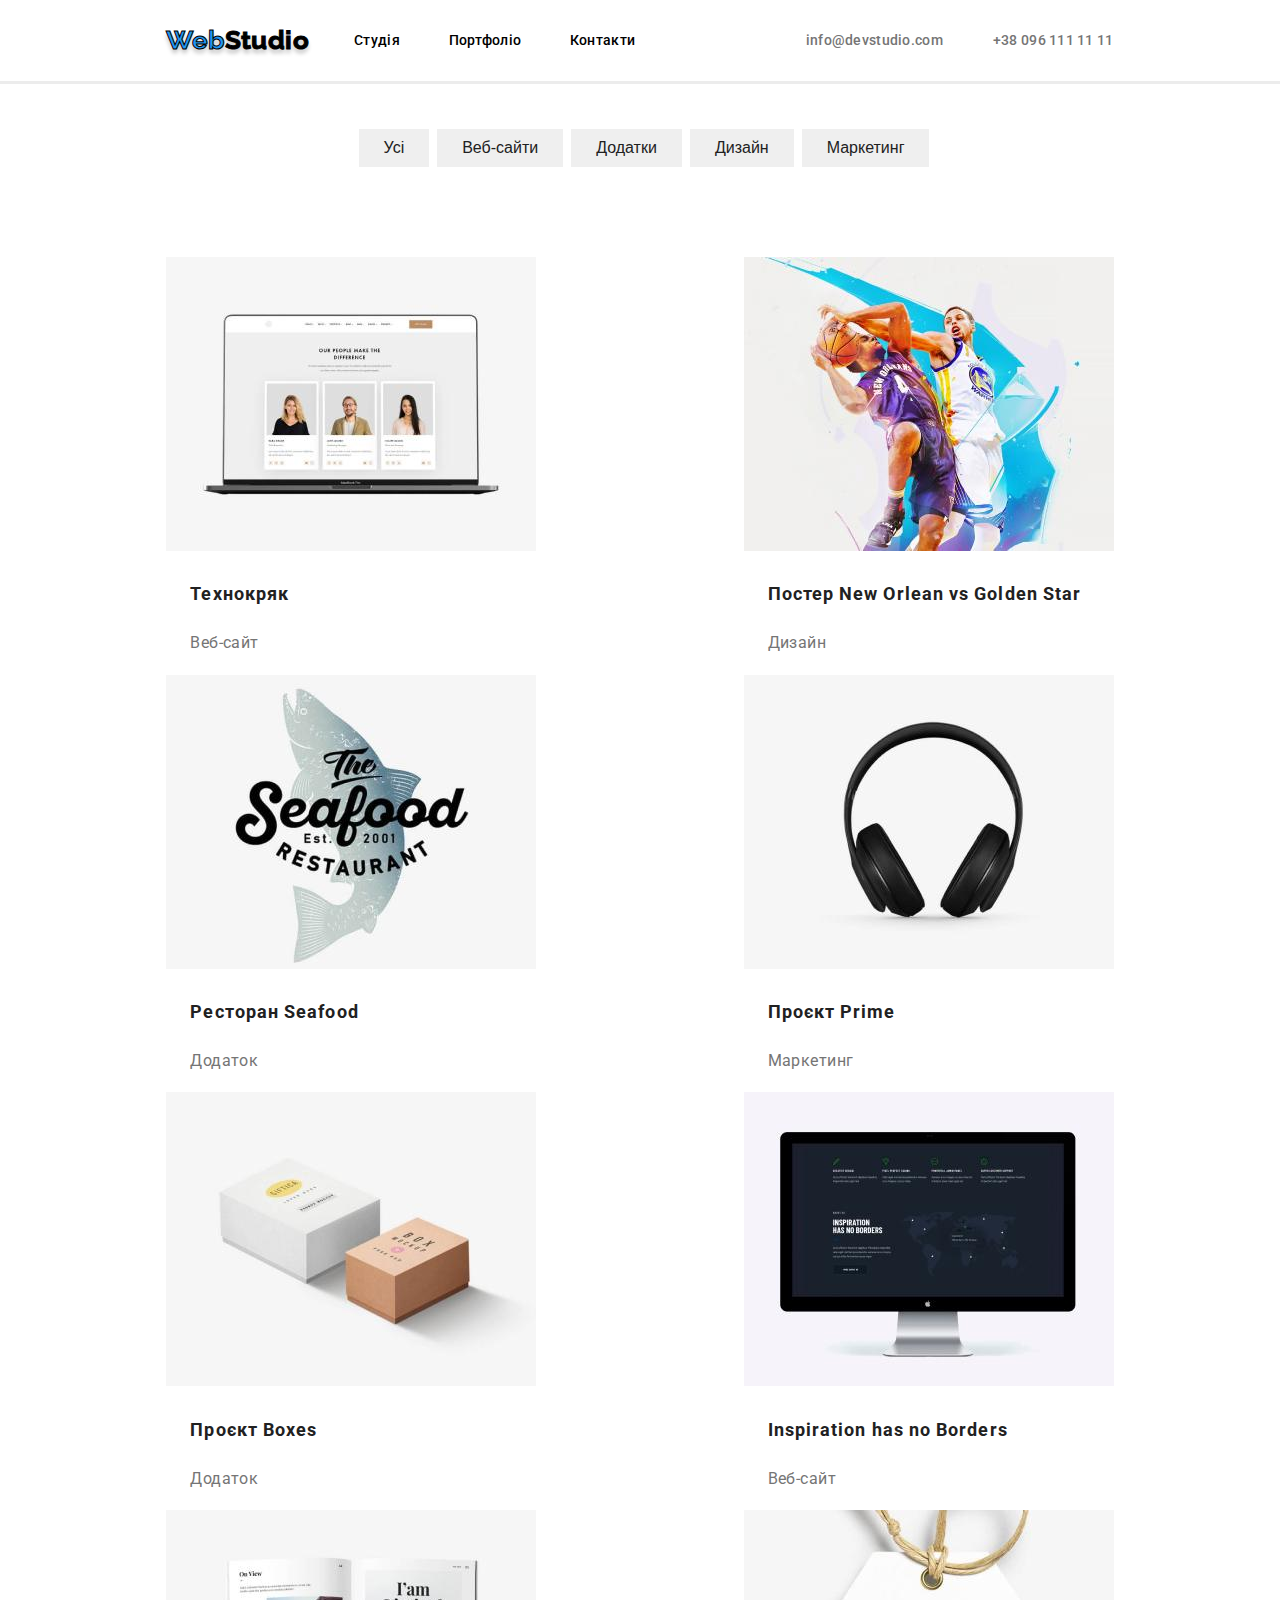
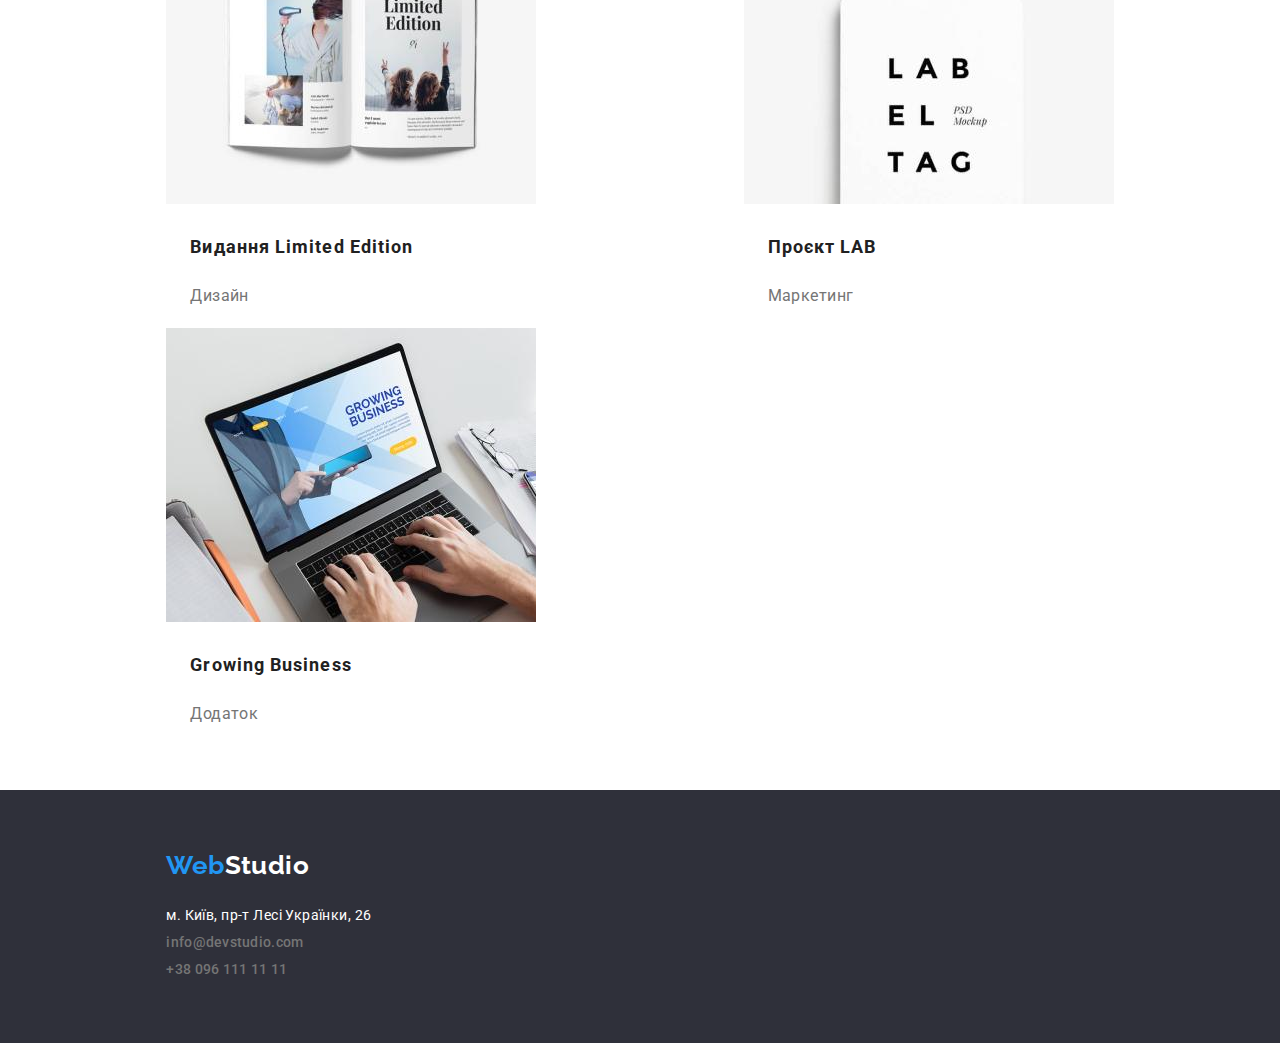
==== commit 67910c97: "класи" ====
--- a/portfolio.html
+++ b/portfolio.html
@@ -55,7 +55,7 @@
           <li><button class="menu-button">Маркетинг</button></li>
         </ul>
         <ul class="services ul">
-          <li>
+          <li class="services-li">
             <img
               src="./images/tehno.jpg"
               alt="ноутбук з відкритим сайтом"
@@ -65,7 +65,7 @@
             <h2 class="portfolio">Технокряк</h2>
             <p class="specialization padding">Веб-сайт</p>
           </li>
-          <li>
+          <li class="services-li">
             <img
               src="./images/poster.jpg"
               alt="два баскетболыста"
@@ -77,7 +77,7 @@
             </h2>
             <p class="specialization padding">Дизайн</p>
           </li>
-          <li>
+          <li class="services-li">
             <img
               src="./images/seafood.jpg"
               alt="емблема ресторану з рибою"
@@ -87,7 +87,7 @@
             <h2 class="portfolio">Ресторан Seafood</h2>
             <p class="specialization padding">Додаток</p>
           </li>
-          <li>
+          <li class="services-li">
             <img
               src="./images/prime.jpg"
               alt="навушники"
@@ -97,17 +97,17 @@
             <h2 class="portfolio">Проєкт <span lang="en">Prime</span></h2>
             <p class="specialization padding">Маркетинг</p>
           </li>
-          <li>
+          <li class="services-li">
             <img
               src="./images/boxes.jpg"
               alt="дві коробки"
               width="370"
               height="294"
             />
-            <h2 class="portfolio">Проєкт <span lang="en">boxes</span></h2>
+            <h2 class="portfolio">Проєкт <span lang="en">Boxes</span></h2>
             <p class="specialization padding">Додаток</p>
           </li>
-          <li>
+          <li class="services-li">
             <img
               src="./images/inspiration.jpg"
               alt="монітор з відкритим сайтом"
@@ -119,7 +119,7 @@
             </h2>
             <p class="specialization padding">Веб-сайт</p>
           </li>
-          <li>
+          <li class="services-li">
             <img
               src="./images/limited.jpg"
               alt="відкрита книга"
@@ -131,7 +131,7 @@
             </h2>
             <p class="specialization padding">Дизайн</p>
           </li>
-          <li>
+          <li class="services-li">
             <img
               src="./images/lab.jpg"
               alt="етикетка з написом"
@@ -141,7 +141,7 @@
             <h2 class="portfolio">Проєкт <span lang="en"> LAB</span></h2>
             <p class="specialization padding">Маркетинг</p>
           </li>
-          <li>
+          <li class="services-li">
             <img
               src="./images/growing.jpg"
               alt="друкування на ноутбуці"
@@ -157,7 +157,7 @@
     <footer class="footer">
       <a class="logo-foot link"><span class="web">Web</span>Studio</a>
       <address id="contacts">
-        <ul class="ul">
+        <ul class="ul foot-contacts">
           <li>
             <a
               href="https://goo.gl/maps/CPtrU1FHBa2aNyZL9"
--- a/css/styles.css
+++ b/css/styles.css
@@ -4,7 +4,6 @@
   font-size: 14px;
   line-height: 1.2;
   letter-spacing: 0.03em;
-  color: #2196f3;
 }
 .link {
   text-decoration: none;
@@ -178,8 +177,7 @@
 .team-ul {
   flex-wrap: wrap;
 }
-.team-ul > li {
-  font-weight: 500;
+.team-li {
   font-size: 16px;
   line-height: 1.2;
   text-align: center;
@@ -249,19 +247,12 @@
   flex-wrap: wrap;
   justify-content: space-between;
 }
-.services > li {
+.services-li {
   text-align: start;
   font-size: 16px;
   line-height: 1.9;
 }
-.services > h2 {
-  font-style: normal;
-  font-weight: 700;
-  font-size: 18px;
-  line-height: 2;
-  letter-spacing: 0.06em;
-  color: #212121;
-}
+
 .portfolio,
 .padding {
   padding-left: 24px;
@@ -274,6 +265,15 @@
   height: 1px;
   margin: -1px;
 }
-footer {
+.footer {
   padding-left: 13%;
-}
+  padding-top: 60px;
+  padding-bottom: 60px;
+}
+.foot-contacts {
+  margin-top: 20px;
+  height: 81px;
+  display: flex;
+  flex-direction: column;
+  justify-content: space-around;
+}
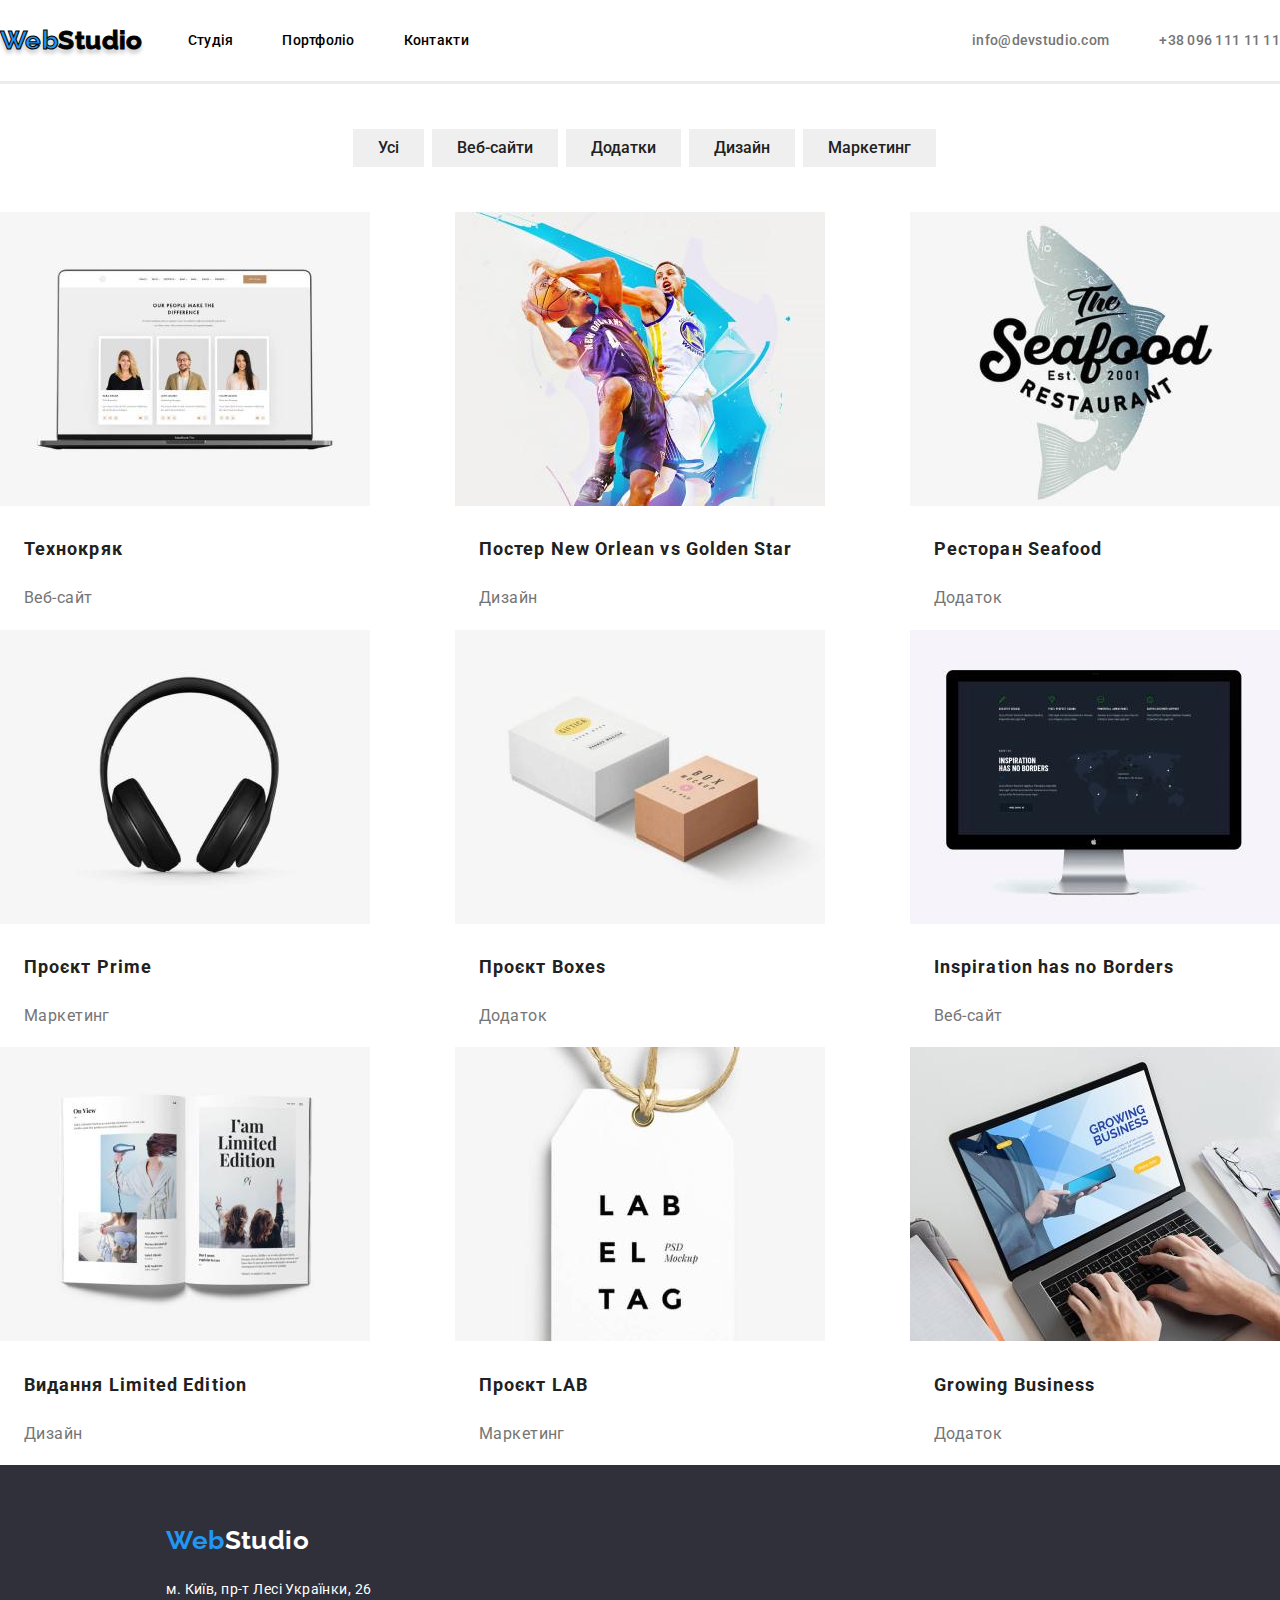
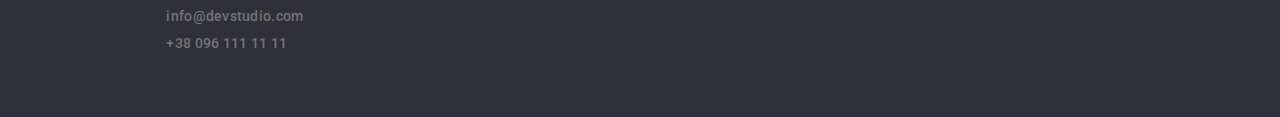
==== commit b208c22b: "контейнер" ====
--- a/portfolio.html
+++ b/portfolio.html
@@ -5,7 +5,6 @@
     <meta http-equiv="X-UA-Compatible" content="IE=edge" />
     <meta name="viewport" content="width=device-width, initial-scale=1.0" />
     <title>WebStudio</title>
-    <link rel="stylesheet" href="./css/styles.css" />
     <link rel="preconnect" href="https://fonts.googleapis.com" />
     <link rel="preconnect" href="https://fonts.gstatic.com" crossorigin />
     <link
@@ -14,8 +13,9 @@
     />
     <link
       rel="stylesheet"
-      href="node_modules/modern-normalize/modern-normalize.css"
+      href="https://cdnjs.cloudflare.com/ajax/libs/modern-normalize/1.1.0/modern-normalize.min.css"
     />
+    <link rel="stylesheet" href="./css/styles.css" />
   </head>
   <body>
     <header class="header">
--- a/css/styles.css
+++ b/css/styles.css
@@ -1,9 +1,12 @@
 body {
-  margin: 0px;
   font-family: "Roboto", sans-serif;
   font-size: 14px;
   line-height: 1.2;
   letter-spacing: 0.03em;
+}
+.container {
+  width: 1200px;
+  margin: 0 auto;
 }
 .link {
   text-decoration: none;
@@ -17,6 +20,8 @@
 .white:hover {
   color: #2196f3;
 }
+.hero {
+}
 .link-contact,
 .white {
   font-style: normal;
@@ -64,8 +69,6 @@
   background: #2f303a;
 }
 .header {
-  padding-left: 13%;
-  padding-right: 13%;
   display: flex;
   flex-direction: row;
   flex-wrap: wrap;
@@ -131,9 +134,6 @@
 .team,
 .menu,
 .services {
-  padding-right: 13%;
-  padding-left: 13%;
-  padding-bottom: 45px;
   padding-top: 45px;
 }
 
